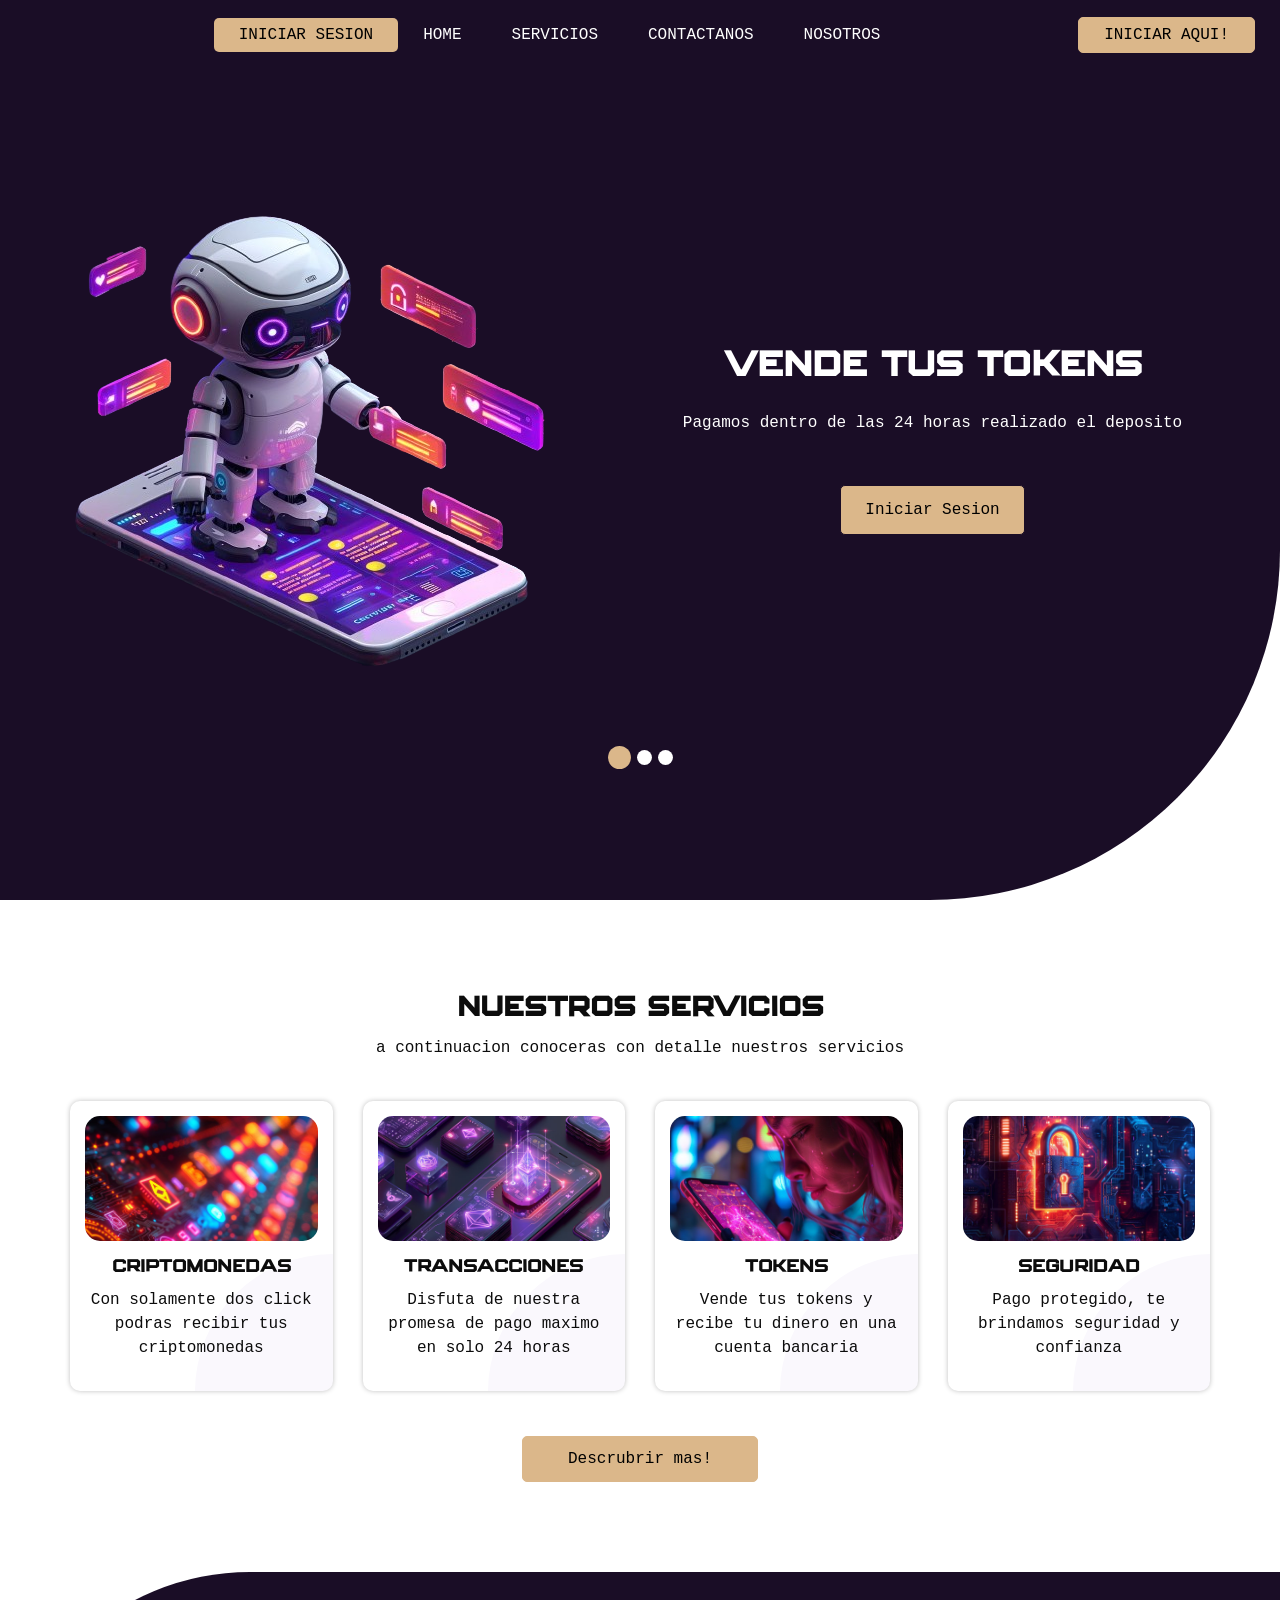
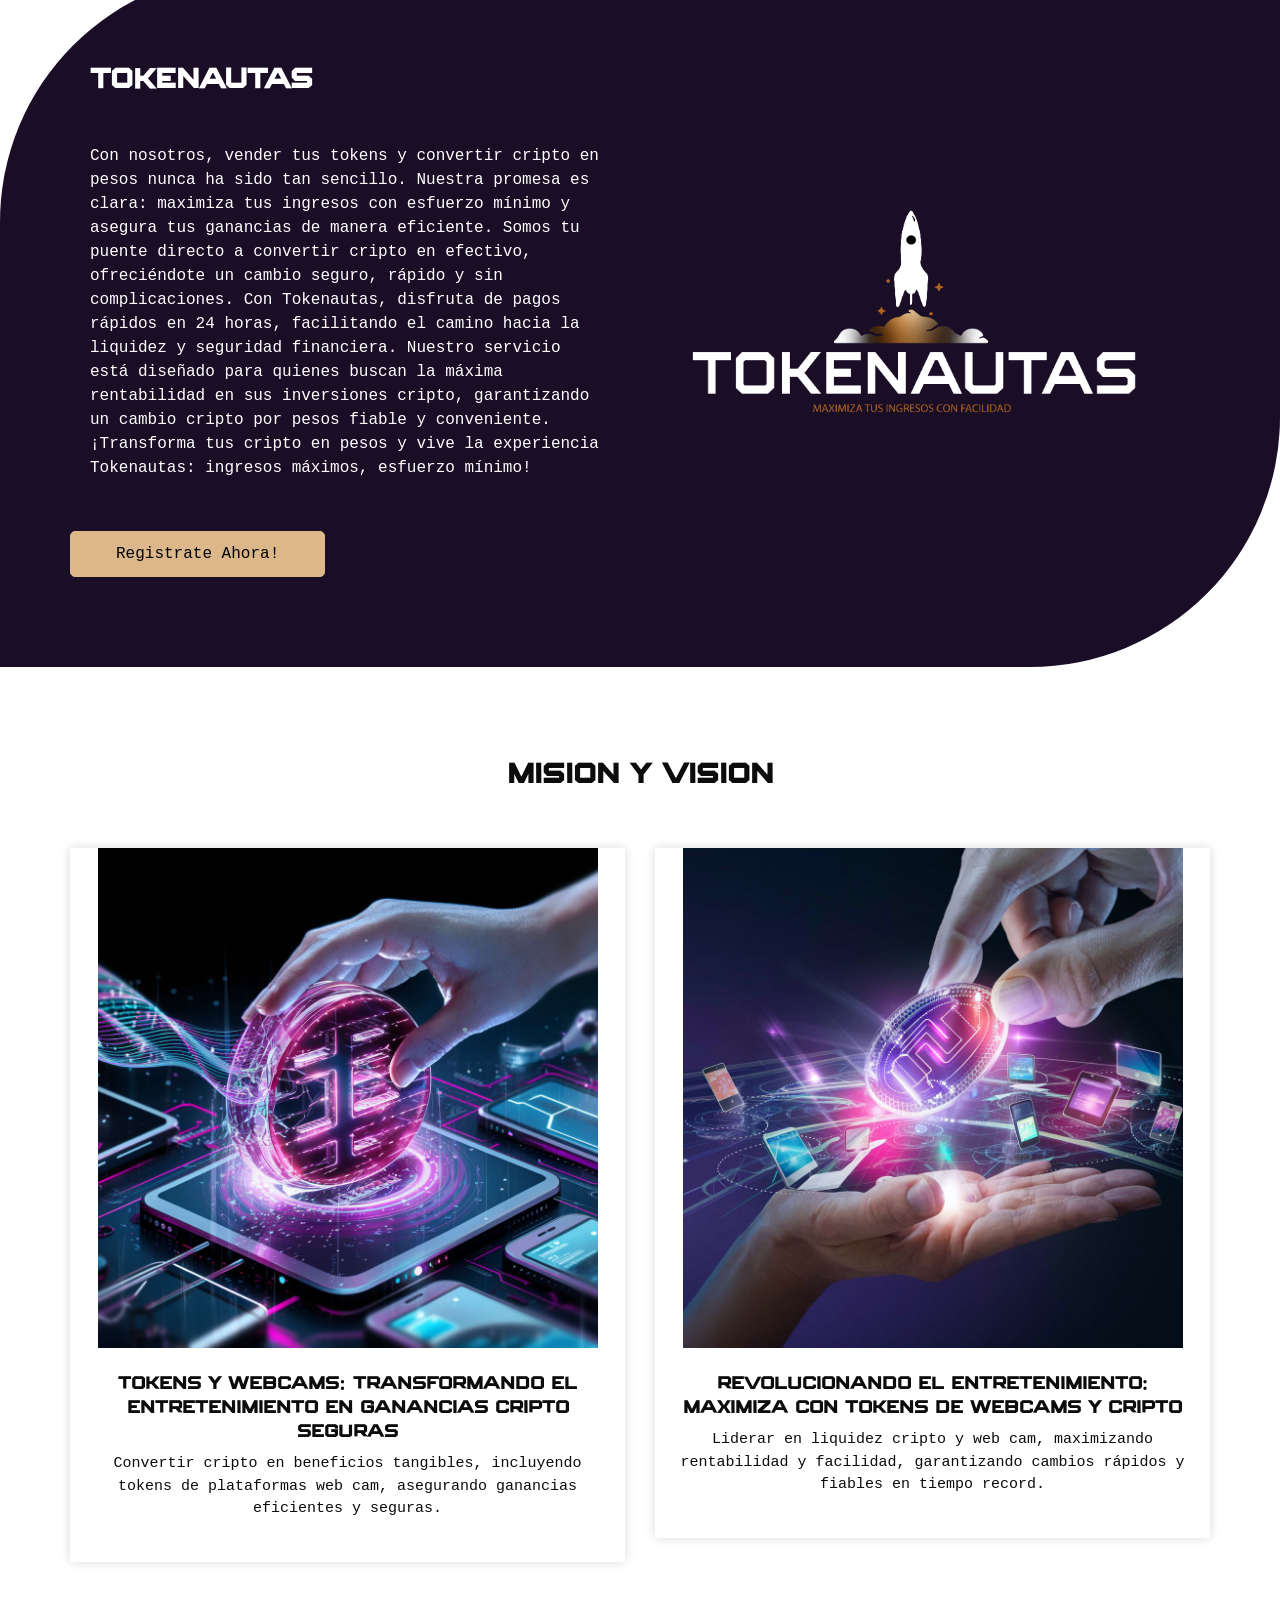
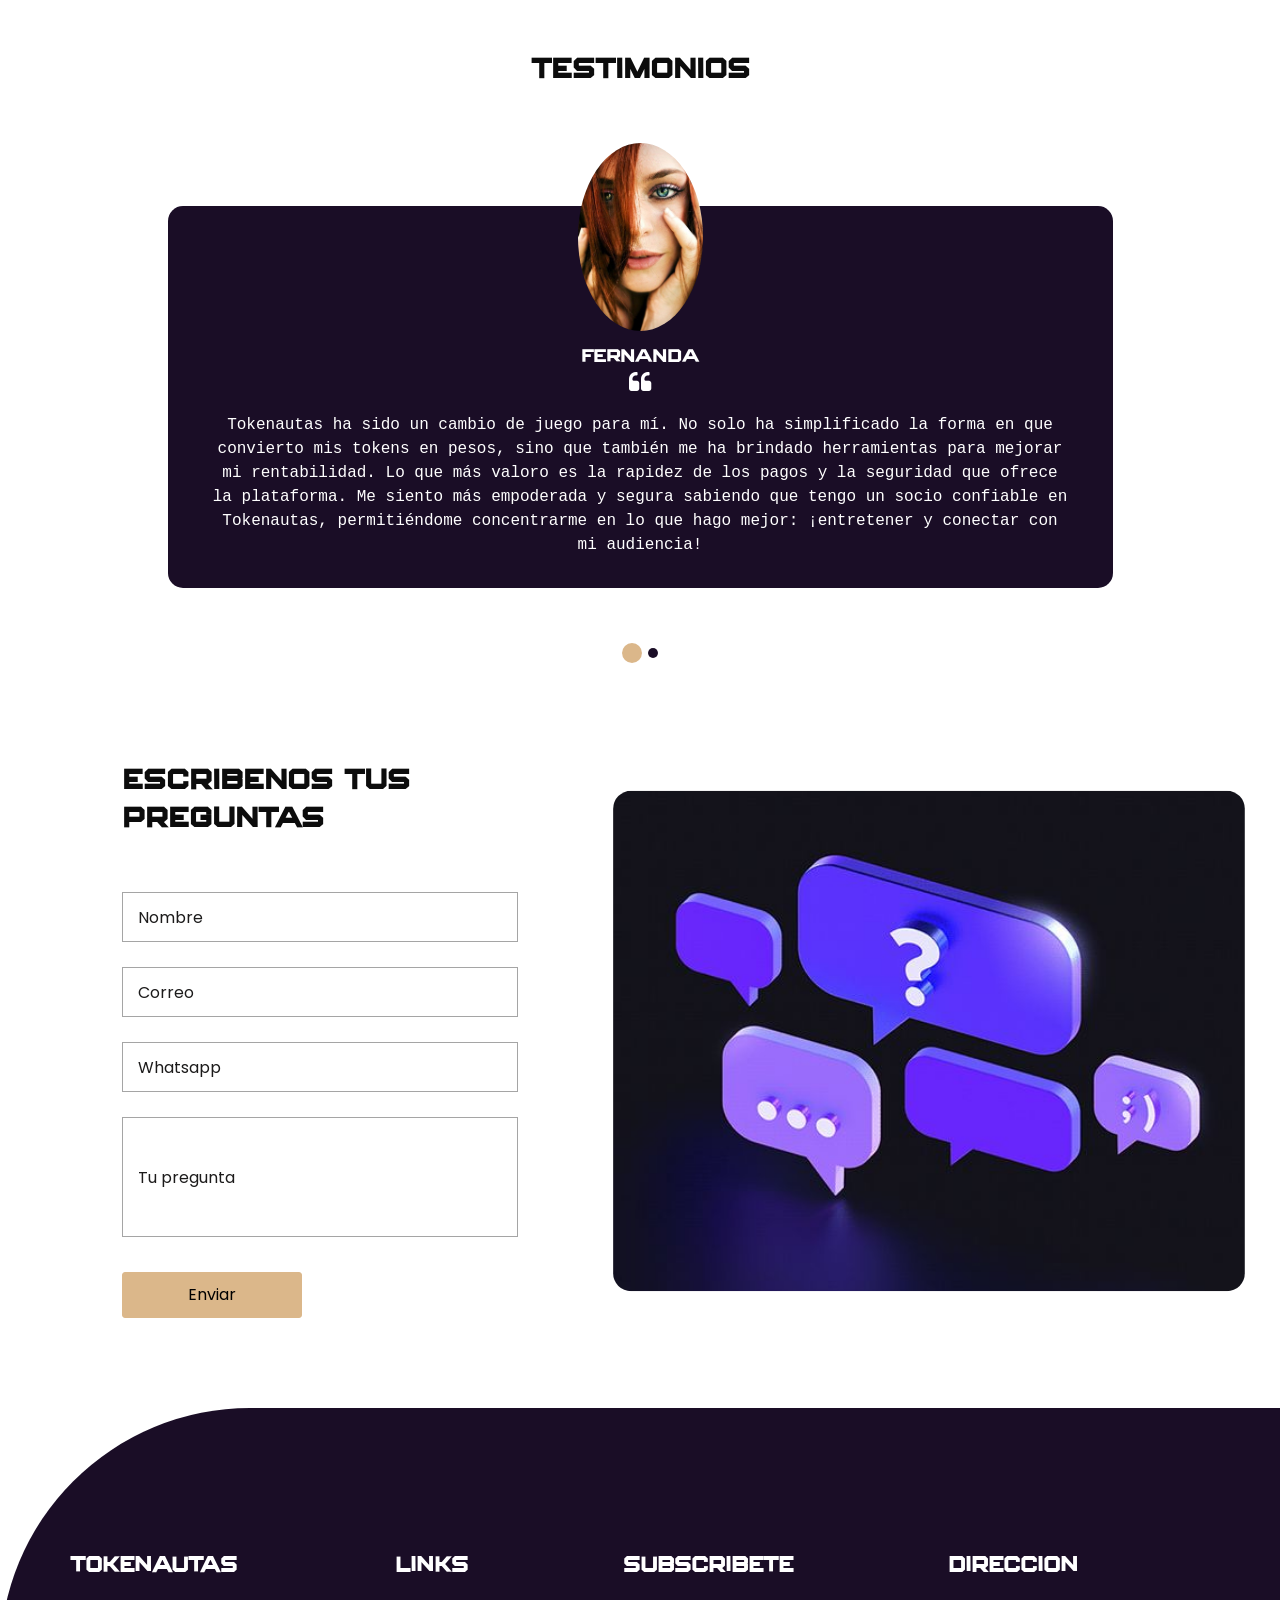
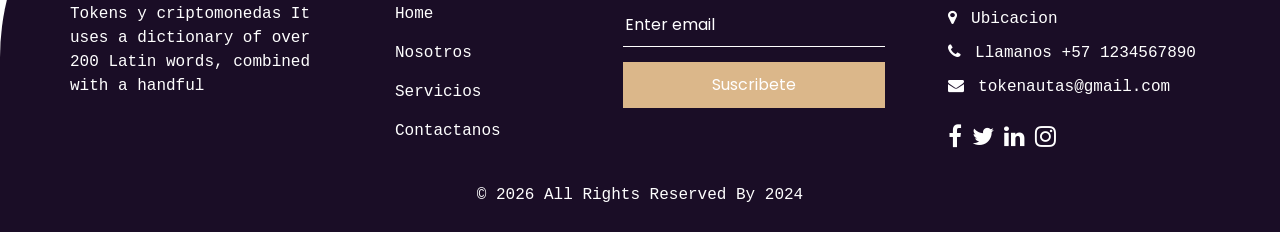
==== index.html @ 7ca06e9c "version estable dev 0.1 responsive tokenautas" ====
<!DOCTYPE html>
<html lang="en">

<head>
  <!-- Basic -->
  <meta charset="utf-8" />
  <meta http-equiv="X-UA-Compatible" content="IE=edge" />
  <!-- Mobile Metas -->
  <meta name="viewport" content="width=device-width, initial-scale=1, shrink-to-fit=no" />
  <!-- Site Metas -->
  <meta name="keywords" content="" />
  <meta name="description" content="" />
  <meta name="author" content="" />

  <title>Tokenautas</title>


  <!-- bootstrap core css -->
  <link rel="stylesheet" type="text/css" href="css/bootstrap.css" />

  <!-- font awesome style -->
  <link href="css/font-awesome.min.css" rel="stylesheet" />

  <!-- Custom styles for this template -->
  <link href="css/style.css" rel="stylesheet" />
  <!-- responsive style -->
  <link href="css/responsive.css" rel="stylesheet" />

</head>

<body>

  <div class="hero_area">
    <!-- header section strats -->
    <header class="header_section">
      <div class="container-fluid">
        <nav class="navbar navbar-expand-lg custom_nav-container ">
          <a class="navbar-brand" href="index.html">
           <img src="./tokenautasBlanco-02.png" width="220" alt="">
          </a>

          <button class="navbar-toggler" type="button" data-toggle="collapse" data-target="#navbarSupportedContent" aria-controls="navbarSupportedContent" aria-expanded="false" aria-label="Toggle navigation">
            <span class=""> </span>
          </button>

          <div class="collapse navbar-collapse" id="navbarSupportedContent">
            <ul class="navbar-nav  ">
              <li class="nav-item active">
                <a class="nav-link" href="#inicio">Iniciar Sesion <span class="sr-only">(current)</span></a>
              </li>
              <li class="nav-item">
                <a class="nav-link" href="#inicio">Home</a>
              </li>
              <li class="nav-item">
                <a class="nav-link" href="#serviciosTokenautas">Servicios</a>
              </li>
              <li class="nav-item">
                <a class="nav-link" href="#contactanosYa">Contactanos</a>
              </li>
              <li class="nav-item">
                <a class="nav-link" href="#nuestrosValores">Nosotros</a>
              </li>
            </ul>
            <div class="quote_btn-container" id="inicio">
              <a href="./Vistas/login.php" class="quote_btn" style="color: black !important;">
                Iniciar Aqui!
              </a>
            </div>
          </div>
        </nav>
      </div>
    </header>
    <!-- end header section -->
    <!-- slider section -->
    <section class="slider_section">
      <div id="customCarousel1" class="carousel slide" data-ride="carousel">
        <div class="carousel-inner">
          <div class="carousel-item active">
            <div class="container ">
              <div class="row">
                <div class="col-md-6">
                  <div class="img-box">
                    <img src="./sliderONe.png" alt="">
                  </div>
                  <style>
                    .img-box img {
                      width: 100%; /* Asegura que la imagen se ajuste al contenedor */
                      max-width: 500px; /* Máximo tamaño de la imagen */
                      height: auto; /* Mantiene la proporción de la imagen */
                    }
                  
                    /* Para dispositivos pequeños (menos de 768px) */
                    @media (max-width: 767px) {
                      .img-box img {
                        max-width: 100%; /* Permite que la imagen ocupe el 100% del contenedor */
                      }
                    }
                  </style>
                </div>
                <div class="col-md-6">
                  <div class="detail-box">
                    <h1>
                      Vende tus tokens
                    </h1>
                    <p>
                      Pagamos dentro de las 24 horas realizado el deposito
                    </p>
                    <div class="btn-box">
                      <a href="./Vistas/login.php" class="btn1" style="background-color: #DBB78A !important; color: black !important;">
                        Iniciar Sesion
                      </a>
                    </div>
                  </div>
                </div>
              </div>
            </div>
          </div>
          <div class="carousel-item ">
            <div class="container ">
              <div class="row">
                <div class="col-md-6">
                  <div class="img-box">
                    <img src="images/celular-removebg-preview.png" style="width: 600px;" alt="">
                  </div>
                </div>
                <div class="col-md-6">
                  <div class="detail-box">
                    <h1>
                      ¿Aun no estas registrado?
                    </h1>
                    <p>
                     Es facil, presiona el boton, solo debes indicar tu nombre de usuario y una contraseña
                    </p>
                    <div class="btn-box">
                      <a href="./Vistas/registro.php" class="btn1" style="background-color: #DBB78A !important; color: black !important;">
                        Registrarse!
                      </a>
                    </div>
                  </div>
                </div>
              </div>
            </div>
          </div>
          <div class="carousel-item ">
            <div class="container ">
              <div class="row">
                <div class="col-md-6">
                  <div class="img-box">
                    <img src="images/mano-removebg-preview.png" alt="">
                  </div>
                </div>
                <div class="col-md-6">
                  <div class="detail-box">
                    <h1>
                      Recibimos todos los tokens
                    </h1>
                    <p>
                      Chaturbate, bongacams, facil y rapido
                    </p>
                    <div class="btn-box">
                      <a href="./Vistas/login.php" class="btn1" style="background-color: #DBB78A !important; color: black !important;">
                         Iniciar Sesion!
                      </a>
                    </div>
                  </div>
                </div>
              </div>
            </div>
          </div>
        </div>
        <ol class="carousel-indicators">
          <li data-target="#customCarousel1" data-slide-to="0" class="active"></li>
          <li data-target="#customCarousel1" data-slide-to="1"></li>
          <li data-target="#customCarousel1" data-slide-to="2"></li>
        </ol>
      </div>

    </section>
    <!-- end slider section -->
  </div>

  <!-- service section -->
  <section class="service_section layout_padding">
    <div class="container">
      <div class="heading_container">
        <h2 id="serviciosTokenautas">
          Nuestros Servicios
        </h2>
        <p>
        a continuacion conoceras con detalle nuestros servicios
        </p>
      </div>
      <div class="row">
        <div class="col-md-6 col-lg-3">
          <div class="box">
            <div class="img-box" style="background: url(./images/compramosCriptos.jpeg); background-position: end; background-repeat: no-repeat; background-size: cover;">
              
            </div>
            <div class="detail-box">
              <h5>
              Criptomonedas
              </h5>
              <p>
            Con solamente dos click podras recibir tus criptomonedas 
              </p>
              <a href="#">
                <span>
                
                </span>
                <!-- <i class="fa fa-long-arrow-right" aria-hidden="true"></i>-->
              </a>
            </div>
          </div>
        </div>
        <div class="col-md-6 col-lg-3">
          <div class="box">
            <div class="img-box" style="background: url(./images/2da.jpeg); background-position: end; background-repeat: no-repeat; background-size: cover;">
              
            </div>
            <div class="detail-box">
              <h5>
               Transacciones
              </h5>
              <p>
                Disfuta de nuestra promesa de pago maximo en solo 24 horas
              </p>
              <a href="">
                <span>
                  
                </span>
                <!--<i class="fa fa-long-arrow-right" aria-hidden="true"></i>-->
              </a>
            </div>
          </div>
        </div>
        <div class="col-md-6 col-lg-3">
          <div class="box">
            <div class="img-box" style="background: url(./images/tokensWebcam.jpeg); background-position: end; background-repeat: no-repeat; background-size: cover;">
              
            </div>
            <div class="detail-box">
              <h5>
            Tokens
              </h5>
              <p>
                Vende tus tokens y recibe tu dinero en una cuenta bancaria
              </p>
              <a href="">
                <span >
                
                </span>
                 <!--  <i class="fa fa-long-arrow-right" aria-hidden="true"></i>-->
              </a>
              </a>
            </div>
          </div>
        </div>
        <div class="col-md-6 col-lg-3">
          <div class="box">
            <div class="img-box" style="background: url(./seguridad.jpeg); background-position: center; background-repeat: no-repeat; background-size: cover;">
              
            </div>
            <div class="detail-box">
              <h5>
                Seguridad
              </h5>
              <p>
                Pago protegido, te brindamos seguridad y confianza
              </p>
              <a href="">
                <span>
                
                </span>
                <!-- <i class="fa fa-long-arrow-right" aria-hidden="true"></i>-->
              </a>
            </div>
          </div>
        </div>
      </div>
      <div class="btn-box" >
        <a href="#mas" style="background-color: #DBB78A !important; color: black !important; border-color: #DBB78A;">
          Descrubrir mas!
        </a>
      </div>
    </div>
  </section>
  <!-- end service section -->

  <!-- about section -->

  <section class="about_section layout_padding">
    <div class="container  ">
      <div class="row">
        <div class="col-md-6">
          <div class="detail-box">
            <div class="heading_container">
              <h2 id="mas" style="font-family: 'Astronomus'; padding-left: 20px;">
                Tokenautas
              </h2>
            </div>
            <style>
              h1,h2,h3,h4,h5,h6{
                font-family: 'Astronomus' !important;
              }

              p,a{
                font-family: 'Courier New', Courier, monospace;
              }

              @font-face {
                font-family: 'Astronomus';
                src: url(./images/Astronomus.ttf);
              }
              .miparrafo{
               
                padding: 20px;
              
              }
            </style>
            <p class="miparrafo">
             Con nosotros, vender tus tokens y convertir cripto en pesos nunca ha sido tan sencillo. Nuestra promesa es clara: maximiza tus ingresos con esfuerzo mínimo y asegura tus ganancias de manera eficiente. Somos tu puente directo a convertir cripto en efectivo, ofreciéndote un cambio seguro, rápido y sin complicaciones. Con Tokenautas, disfruta de pagos rápidos en 24 horas, facilitando el camino hacia la liquidez y seguridad financiera. Nuestro servicio está diseñado para quienes buscan la máxima rentabilidad en sus inversiones cripto, garantizando un cambio cripto por pesos fiable y conveniente. ¡Transforma tus cripto en pesos y vive la experiencia Tokenautas: ingresos máximos, esfuerzo mínimo!
            </p>
            <a href="./Vistas/registro.php" style="background-color: #DBB78A !important; color: black !important; border-color: #DBB78A !important;">
              Registrate Ahora!
            </a>
          </div>
        </div>
        <div class="col-md-6 ">
          <div class="img-box">
            <img src="images/tokenautasBlanco-02.png" alt="">
          </div>
        </div>

      </div>
    </div>
  </section>

  <!-- end about section -->

  <!-- case section -->

  <section class="case_section layout_padding">
    <div class="container">
      <div class="heading_container">
        <h2 id="nuestrosValores">
Mision y Vision
        </h2>
      </div>
      <div class="row">
        <div class="col-md-6">
          <div class="box">
            <div class="img-box">
              <img src="images/misioon.jpeg" alt="">
            </div>
            <div class="detail-box">
              <h5>
                Tokens y Webcams: Transformando el Entretenimiento en Ganancias Cripto Seguras
              </h5>
              <p>
                Convertir cripto en beneficios tangibles, incluyendo tokens de plataformas web cam, asegurando ganancias eficientes y seguras.
              </p>
            <!--  <a href="">
                <span>
                  Read More
                </span>
                <i class="fa fa-long-arrow-right" aria-hidden="true"></i>
              </a>-->
            </div>
          </div>
        </div>
        <div class="col-md-6">
          <div class="box">
            <div class="img-box">
              <img src="images/vision.jpeg" alt="">
            </div>
            <div class="detail-box">
              <h5>
                Revolucionando el entretenimiento: Maximiza con Tokens de Webcams y Cripto
              </h5>
              <p>
                Liderar en liquidez cripto y web cam, maximizando rentabilidad y facilidad, garantizando cambios rápidos y fiables en tiempo record.
              </p>
               <!--  <a href="">
                <span>
                  Leer mas
                </span>
                <i class="fa fa-long-arrow-right" aria-hidden="true"></i>
              </a>-->
            </div>
          </div>
        </div>
      </div>
    </div>
  </section>

  <!-- end case section -->

  <!-- client section -->
  <section class="client_section ">
    <div class="container">
      <div class="heading_container heading_center">
        <h2>
          Testimonios
        </h2>
      </div>
    </div>
    <div id="customCarousel2" class="carousel slide" data-ride="carousel">
      <div class="carousel-inner">
        <div class="carousel-item active">
          <div class="container">
            <div class="row">
              <div class="col-md-10 mx-auto">
                <div class="box">
                  <div class="img-box">
                    <img src="images/reddddddddddd.jpg" alt="">
                  </div>
                  <div class="detail-box" style="padding-top: 140px;">
                    <div class="client_info">
                      <div class="client_name">
                        <h5>
                          Fernanda
                        </h5>
                        <h6>
                        
                        </h6>
                      </div>
                      <i class="fa fa-quote-left" aria-hidden="true"></i>
                    </div>
                    <p>
                      Tokenautas ha sido un cambio de juego para mí. No solo ha simplificado la forma en que convierto mis tokens en pesos, sino que también me ha brindado herramientas para mejorar mi rentabilidad. Lo que más valoro es la rapidez de los pagos y la seguridad que ofrece la plataforma. Me siento más empoderada y segura sabiendo que tengo un socio confiable en Tokenautas, permitiéndome concentrarme en lo que hago mejor: ¡entretener y conectar con mi audiencia!
                    </p>
                  </div>
                </div>
              </div>
            </div>
          </div>
        </div>
        <div class="carousel-item">
          <div class="container">
            <div class="row">
              <div class="col-md-10 mx-auto">
                <div class="box">
                  <div class="img-box">
                    <img src="images/2doTestimonio.jpg" alt="">
                  </div>
                  <div class="detail-box" style="padding-top: 140px;">
                    <div class="client_info">
                      <div class="client_name">
                        <h5>
                          Anais 
                        </h5>
                        <h6>
                       
                        </h6>
                      </div>
                      <i class="fa fa-quote-left" aria-hidden="true"></i>
                    </div>
                    <p>
                      Desde que empecé a usar Tokenautas, he visto una transformación increíble en mi carrera como modelo webcam. Antes, gestionar mis ingresos era complicado y lento, pero ahora, convertir mis tokens en efectivo es rápido y seguro. La plataforma me ha permitido maximizar mis ganancias sin aumentar mi carga de trabajo, ofreciéndome paz mental y estabilidad financiera. ¡Tokenautas realmente entiende y apoya nuestras necesidades como modelos!
                    </p>
                  </div>
                </div>
              </div>
            </div>
          </div>
        </div>
    
      </div>
      <ol class="carousel-indicators">
        <li data-target="#customCarousel2" data-slide-to="0" class="active"></li>
        <li data-target="#customCarousel2" data-slide-to="1"></li>
     
      </ol>
    </div>
  </section>
  <!-- end client section -->



  <!-- contact section -->

  <section class="contact_section layout_padding">
    <div class="container-fluid">
      <div class="row">
        <div class="col-md-5 col-lg-4 offset-md-1">
          <div class="form_container">
            <div class="heading_container">
              <h2 id="contactanosYa">
               Escribenos tus preguntas
              </h2>
            </div>
            <form action="">
              <div>
                <input type="text" placeholder="Nombre" />
              </div>
              <div>
                <input type="email" placeholder="Correo" />
              </div>
              <div>
                <input type="text" placeholder="Whatsapp" />
              </div>
              <div>
                <input type="text" class="message-box" placeholder="Tu pregunta" />
              </div>
              <div class="d-flex ">
                <button style="background-color: #DBB78A !important; color: black !important; border-color: #DBB78A !important;">
                  Enviar
                </button>
              </div>
            </form>
          </div>
        </div>
        <div class="col-md-6 col-lg-7 px-0">
          <div class="map_container">
            <div class="map" style="background: url(./images/preguntas.jpeg); background-repeat: no-repeat; background-size: cover; background-position: center; border-radius: 20px; transform: scale(0.9);">
              
            </div>
          </div>
        </div>
      </div>
    </div>
  </section>

  <!-- end contact section -->

  <div class="footer_container">
    <!-- info section -->

    <section class="info_section ">
      <div class="container">
        <div class="row">
          <div class="col-md-6 col-lg-3 ">
            <div class="info_detail">
              <h4>
                Tokenautas
              </h4>
              <p>
                Tokens y criptomonedas It uses a dictionary of over 200 Latin words, combined with a handful
              </p>
            </div>
          </div>
          <div class="col-md-6 col-lg-2 mx-auto">
            <div class="info_link_box">
              <h4>
                Links
              </h4>
              <div class="info_links">
                <a class="" href="index.html">
                  Home
                </a>
                <a class="" href="about.html">
                  Nosotros
                </a>
                <a class="" href="service.html">
                  Servicios
                </a>
                <a class="" href="contact.html">
                  Contactanos
                </a>
              </div>
            </div>
          </div>
          <div class="col-md-6 col-lg-3 ">
            <h4>
              Subscribete
            </h4>
            <form action="#">
              <input type="text" placeholder="Enter email" />
              <button type="submit">
                Suscribete
              </button>
            </form>
          </div>
          <div class="col-md-6 col-lg-3 mb-0 ml-auto">
            <div class="info_contact">
              <h4>
                Direccion
              </h4>
              <div class="contact_link_box">
                <a href="">
                  <i class="fa fa-map-marker" aria-hidden="true"></i>
                  <span>
                    Ubicacion
                  </span>
                </a>
                <a href="">
                  <i class="fa fa-phone" aria-hidden="true"></i>
                  <span>
                    Llamanos +57 1234567890
                  </span>
                </a>
                <a href="">
                  <i class="fa fa-envelope" aria-hidden="true"></i>
                  <span>
                    tokenautas@gmail.com
                  </span>
                </a>
              </div>
            </div>
            <div class="info_social">
              <a href="">
                <i class="fa fa-facebook" aria-hidden="true"></i>
              </a>
              <a href="">
                <i class="fa fa-twitter" aria-hidden="true"></i>
              </a>
              <a href="">
                <i class="fa fa-linkedin" aria-hidden="true"></i>
              </a>
              <a href="">
                <i class="fa fa-instagram" aria-hidden="true"></i>
              </a>
            </div>
          </div>
        </div>
      </div>
    </section>

    <!-- end info section -->

    <!-- footer section -->
    <footer class="footer_section">
      <div class="container">
        <p>
          &copy; <span id="displayYear"></span> All Rights Reserved By
          <a href="">2024</a>
        </p>
      </div>
    </footer>
    <!-- footer section -->
  </div>





  <!-- jQery -->
  <script src="js/jquery-3.4.1.min.js"></script>
  <!-- popper js -->
  <script src="https://cdn.jsdelivr.net/npm/popper.js@1.16.0/dist/umd/popper.min.js" integrity="sha384-Q6E9RHvbIyZFJoft+2mJbHaEWldlvI9IOYy5n3zV9zzTtmI3UksdQRVvoxMfooAo" crossorigin="anonymous">
  </script>
  <!-- bootstrap js -->
  <script src="js/bootstrap.js"></script>
  <script src="js/custom.js"></script>
  <!-- Google Map -->
  <script src="https://maps.googleapis.com/maps/api/js?key=AIzaSyCh39n5U-4IoWpsVGUHWdqB6puEkhRLdmI&callback=myMap"></script>
  <!-- End Google Map -->

</body>

</html>
---- css/style.css ----
@import url("https://fonts.googleapis.com/css2?family=Poppins:wght@400;600;700&display=swap");
body {
  font-family: "Poppins", sans-serif;
  color: #0c0c0c;
  background-color: #ffffff;
  overflow-x: hidden;
}

.layout_padding {
  padding: 90px 0;
}

.layout_margin {
  margin: 90px 0;
}

.layout_padding2 {
  padding: 75px 0;
}

.layout_padding2-top {
  padding-top: 75px;
}

.layout_padding2-bottom {
  padding-bottom: 75px;
}

.layout_padding-top {
  padding-top: 90px;
}

.layout_padding-bottom {
  padding-bottom: 90px;
}

.heading_container {
  display: -webkit-box;
  display: -ms-flexbox;
  display: flex;
  -webkit-box-orient: vertical;
  -webkit-box-direction: normal;
      -ms-flex-direction: column;
          flex-direction: column;
  -webkit-box-align: start;
      -ms-flex-align: start;
          align-items: flex-start;
}

.heading_container h2 {
  position: relative;
  font-weight: bold;
}

.heading_container h2 span {
  color: hsl(270, 50%, 10%);
}

.heading_container.heading_center {
  -webkit-box-align: center;
      -ms-flex-align: center;
          align-items: center;
  text-align: center;
}

a,
a:hover,
a:focus {
  text-decoration: none;
}

a:hover,
a:focus {
  color: initial;
}

.btn,
.btn:focus {
  outline: none !important;
  -webkit-box-shadow: none;
          box-shadow: none;
}

/*header section*/
.hero_area {
  position: relative;
  min-height: 100vh;
  display: -webkit-box;
  display: -ms-flexbox;
  display: flex;
  -webkit-box-orient: vertical;
  -webkit-box-direction: normal;
      -ms-flex-direction: column;
          flex-direction: column;
  background-color: hsl(270, 50%, 10%);
  border-radius: 0 0 350px 0;
}

.sub_page .hero_area {
  min-height: auto;
  border-radius: 0 0 45px 0;
}

.header_section {
  padding: 15px 0;
}

.header_section .container-fluid {
  padding-right: 25px;
  padding-left: 25px;
}

.navbar-brand span {
  font-weight: bold;
  color: #ffffff;
  font-size: 24px;
}

.custom_nav-container {
  padding: 0;
}

.custom_nav-container .navbar-nav {
  margin: auto;
}

.custom_nav-container .navbar-nav .nav-item .nav-link {
  padding: 5px 25px;
  color: #ffffff;
  text-align: center;
  text-transform: uppercase;
  border-radius: 5px;
  -webkit-transition: all 0.3s;
  transition: all 0.3s;
}

.custom_nav-container .navbar-nav .nav-item:hover .nav-link, .custom_nav-container .navbar-nav .nav-item.active .nav-link {
  color: #000000;
  background-color:#DBB78A;
}

.custom_nav-container .navbar-toggler {
  outline: none;
}

.custom_nav-container .navbar-toggler {
  padding: 0;
  width: 37px;
  height: 42px;
  -webkit-transition: all 0.3s;
  transition: all 0.3s;
}

.custom_nav-container .navbar-toggler span {
  display: block;
  width: 35px;
  height: 4px;
  background-color: #ffffff;
  margin: 7px 0;
  -webkit-transition: all 0.3s;
  transition: all 0.3s;
  position: relative;
  border-radius: 5px;
  transition: all 0.3s;
}

.custom_nav-container .navbar-toggler span::before, .custom_nav-container .navbar-toggler span::after {
  content: "";
  position:absolute;
  left: 0;
  height: 100%;
  width: 100%;
  background-color: #ffffff;
  top: -10px;
  border-radius: 5px;
  -webkit-transition: all 0.3s;
  transition: all 0.3s;
}

.custom_nav-container .navbar-toggler span::after {
  top: 10px;
}

.custom_nav-container .navbar-toggler[aria-expanded="true"] {
  -webkit-transform: rotate(360deg);
          transform: rotate(360deg);
}

.custom_nav-container .navbar-toggler[aria-expanded="true"] span {
  -webkit-transform: rotate(45deg);
          transform: rotate(45deg);
}

.custom_nav-container .navbar-toggler[aria-expanded="true"] span::before, .custom_nav-container .navbar-toggler[aria-expanded="true"] span::after {
  -webkit-transform: rotate(90deg);
          transform: rotate(90deg);
  top: 0;
}

.custom_nav-container .navbar-toggler[aria-expanded="true"] .s-1 {
  -webkit-transform: rotate(45deg);
          transform: rotate(45deg);
  margin: 0;
  margin-bottom: -4px;
}

.custom_nav-container .navbar-toggler[aria-expanded="true"] .s-2 {
  display: none;
}

.custom_nav-container .navbar-toggler[aria-expanded="true"] .s-3 {
  -webkit-transform: rotate(-45deg);
          transform: rotate(-45deg);
  margin: 0;
  margin-top: -4px;
}

.custom_nav-container .navbar-toggler[aria-expanded="false"] .s-1,
.custom_nav-container .navbar-toggler[aria-expanded="false"] .s-2,
.custom_nav-container .navbar-toggler[aria-expanded="false"] .s-3 {
  -webkit-transform: none;
          transform: none;
}

.quote_btn-container {
  display: -webkit-box;
  display: -ms-flexbox;
  display: flex;
  -webkit-box-align: center;
      -ms-flex-align: center;
          align-items: center;
}

.quote_btn-container a {
  color: #000000;
  text-transform: uppercase;
}

.quote_btn-container a span {
  margin-left: 5px;
}

.quote_btn-container a:hover {
  color: #DBB78A;
}

.quote_btn-container .quote_btn {
  display: inline-block;
  padding: 5px 25px;
  background-color: #DBB78A;
  color: #ffffff;
  border-radius: 5px;
  -webkit-transition: all 0.3s;
  transition: all 0.3s;
  border: 1px solid #DBB78A;
}

.quote_btn-container .quote_btn:hover {
  color: #ffffff;
  -webkit-transform: translateY(-3px);
          transform: translateY(-3px);
}

/*end header section*/
/* slider section */
.slider_section {
  -webkit-box-flex: 1;
      -ms-flex: 1;
          flex: 1;
  display: -webkit-box;
  display: -ms-flexbox;
  display: flex;
  -webkit-box-align: center;
      -ms-flex-align: center;
          align-items: center;
  padding: 45px 0;
}

.slider_section .row {
  -webkit-box-align: center;
      -ms-flex-align: center;
          align-items: center;
}

.slider_section #customCarousel1 {
  width: 100%;
  position: unset;
}

.slider_section .detail-box {
  text-align: center;
  color: #ffffff;
}

.slider_section .detail-box h1 {
  font-weight: bold;
  margin-bottom: 20px;
}

.slider_section .detail-box .btn-box {
  display: -webkit-box;
  display: -ms-flexbox;
  display: flex;
  -webkit-box-pack: center;
      -ms-flex-pack: center;
          justify-content: center;
  margin: 0 -5px;
  margin-top: 45px;
}

.slider_section .detail-box .btn-box a {
  margin: 5px;
  text-align: center;
  width: 185px;
}

.slider_section .detail-box .btn-box .btn1 {
  display: inline-block;
  padding: 12px 15px;
  background-color: hsl(270, 50%, 10%);
  color: #ffffff;
  border-radius: 5px;
  -webkit-transition: all 0.3s;
  transition: all 0.3s;
  border: 1px solid hsl(270, 50%, 10%);
}

.slider_section .detail-box .btn-box .btn1:hover {
  color: #ffffff;
  -webkit-transform: translateY(-3px);
          transform: translateY(-3px);
}

.slider_section .img-box img {
  width: 100%;
}

.slider_section .carousel-indicators {
  position: unset;
  margin: 0;
  -webkit-box-pack: center;
      -ms-flex-pack: center;
          justify-content: center;
  -webkit-box-align: center;
      -ms-flex-align: center;
          align-items: center;
  margin-top: 45px;
}

.slider_section .carousel-indicators li {
  background-color: #ffffff;
  width: 15px;
  height: 15px;
  border-radius: 100%;
  opacity: 1;
}

.slider_section .carousel-indicators li.active {
  width: 23px;
  height: 23px;
  background-color: #DBB78A;
}

/* Continúa cambiando #7335b7 por hsl(270, 50%, 10%) donde sea necesario en el resto del documento */
/* Continuación después de .slider_section .carousel-indicators li.active */

.service_section {
  text-align: center;
}

.service_section .heading_container {
  -webkit-box-align: center;
      -ms-flex-align: center;
          align-items: center;
}

.service_section .box {
  margin-top: 25px;
  padding: 15px;
  border-radius: 10px;
  -webkit-box-shadow: 0 0 5px 0 rgba(0, 0, 0, 0.25);
          box-shadow: 0 0 5px 0 rgba(0, 0, 0, 0.25);
  position: relative;
  overflow: hidden;
  -webkit-transition: all 0.3s;
  transition: all 0.3s;
}

.service_section .box::before {
  content: "";
  width: 275px;
  height: 275px;
  position: absolute;
  right: -137.5px;
  bottom: -137.5px;
  background-color: #faf8fd;
  z-index: -1;
  border-radius: 100%;
  -webkit-transition: all 0.3s;
  transition: all 0.3s;
}

.service_section .box .img-box {
  display: -webkit-box;
  display: -ms-flexbox;
  display: flex;
  -webkit-box-pack: center;
      -ms-flex-pack: center;
          justify-content: center;
  -webkit-box-align: center;
      -ms-flex-align: center;
          align-items: center;
  height: 125px;
  border-radius: 15px;
  -webkit-transition: all 0.3s;
  transition: all 0.3s;
}

.service_section .box .img-box img {
  width: 75px;
  -webkit-transition: all 0.3s;
  transition: all 0.3s;
}

.service_section .box .detail-box {
  margin-top: 15px;
}

.service_section .box .detail-box h5 {
  font-weight: bold;
  position: relative;
}

.service_section .box .detail-box a {
  color: inherit;
}

.service_section .box:hover {
  color: #ffffff;
}

.service_section .box:hover::before {
  -webkit-transform: scale(5);
          transform: scale(5);
  background-color: hsl(270, 50%, 10%);
}

.service_section .box:hover img {
  -webkit-filter: invert(1);
          filter: invert(1);
}

.service_section .btn-box {
  display: -webkit-box;
  display: -ms-flexbox;
  display: flex;
  -webkit-box-pack: center;
      -ms-flex-pack: center;
          justify-content: center;
  margin-top: 45px;
}

.service_section .btn-box a {
  display: inline-block;
  padding: 10px 45px;
  background-color: hsl(270, 50%, 10%);
  color: #ffffff;
  border-radius: 5px;
  -webkit-transition: all 0.3s;
  transition: all 0.3s;
  border: 1px solid hsl(270, 50%, 10%);
}

.service_section .btn-box a:hover {
  color: #ffffff;
  -webkit-transform: translateY(-3px);
          transform: translateY(-3px);
}

.about_section {
  background-color: hsl(270, 50%, 10%);
  color: #ffffff;
  border-radius: 250px 0 250px 0;
}

.about_section .row {
  -webkit-box-align: center;
      -ms-flex-align: center;
          align-items: center;
}

.about_section .img-box {
  position: relative;
}

.about_section .img-box img {
  width: 100%;
}

.about_section .detail-box p {
  margin-top: 15px;
}

.about_section .detail-box a {
  display: inline-block;
  padding: 10px 45px;
  background-color: #f8842b;
  color: #ffffff;
  border-radius: 5px;
  -webkit-transition: all 0.3s;
  transition: all 0.3s;
  border: 1px solid #f8842b;
  margin-top: 15px;
}

.about_section .detail-box a:hover {
  color: #ffffff;
  -webkit-transform: translateY(-3px);
          transform: translateY(-3px);
}

/* Continúa cambiando #7335b7 por hsl(270, 50%, 10%) donde sea necesario en el resto del documento */
.case_section .heading_container {
  -webkit-box-align: center;
      -ms-flex-align: center;
          align-items: center;
}

.case_section .heading_container h2::before {
  left: 50%;
  -webkit-transform: translateX(-50%);
          transform: translateX(-50%);
}

.case_section .box {
  margin-top: 45px;
  background-color: #ffffff;
  -webkit-box-shadow: 0 0 10px 0 rgba(0, 0, 0, 0.15);
          box-shadow: 0 0 10px 0 rgba(0, 0, 0, 0.15);
  text-align: center;
}

.case_section .box .img-box {
  position: relative;
}

.case_section .box .img-box img {
  width: 100%;
}

.case_section .box .detail-box {
  padding: 25px;
}

.case_section .box .detail-box h5 {
  font-weight: bold;
}

.case_section .box .detail-box p {
  font-size: 15px;
}

.case_section .box .detail-box a {
  color: hsl(270, 50%, 10%);
}

.client_section .box {
  display: -webkit-box;
  display: -ms-flexbox;
  display: flex;
  -webkit-box-orient: vertical;
  -webkit-box-direction: normal;
      -ms-flex-direction: column;
          flex-direction: column;
  -webkit-box-align: center;
      -ms-flex-align: center;
          align-items: center;
  margin: 45px 0;
  text-align: center;
}

.client_section .box .img-box {
  width: 125px;
  height: 125px;
  min-width: 125px;
  position: relative;
  margin-bottom: -62.5px;
}

.client_section .box .img-box img {
  width: 100%;
  border-radius: 100%;
}

.client_section .box .client_info .client_name h5 {
  font-weight: bold;
  margin-bottom: 0;
  text-transform: uppercase;
}

.client_section .box .client_info .client_name h6 {
  margin-bottom: 0;
  color: hsl(270, 50%, 10%);
  font-weight: normal;
  font-size: 15px;
  text-transform: uppercase;
}

.client_section .box .client_info i {
  font-size: 24px;
}

.client_section .box p {
  margin-top: 15px;
}

.client_section .box .detail-box {
  background-color: #ffffff;
  background-color: hsl(270, 50%, 10%);
  color: #ffffff;
  border-radius: 15px;
  padding: 85px 45px 15px 45px;
}

.client_section .carousel-indicators {
  position: unset;
  margin: 0;
  -webkit-box-pack: center;
      -ms-flex-pack: center;
          justify-content: center;
  -webkit-box-align: center;
      -ms-flex-align: center;
          align-items: center;
}

.client_section .carousel-indicators li {
  background-color: hsl(270, 50%, 10%);
  width: 10px;
  height: 10px;
  border-radius: 100%;
  opacity: 1;
}

.client_section .carousel-indicators li.active {
  width: 20px;
  height: 20px;
  background-color: #DBB78A;
}

.contact_section {
  position: relative;
}

.contact_section form {
  margin-top: 45px;
}

.contact_section input {
  width: 100%;
  border: none;
  height: 50px;
  margin-bottom: 25px;
  padding-left: 15px;
  background-color: transparent;
  outline: none;
  color: #000000;
  border: 1px solid #a5a5a5;
}

.contact_section input::-webkit-input-placeholder {
  color: #1c1b1b;
}

.contact_section input:-ms-input-placeholder {
  color: #1c1b1b;
}

.contact_section input::-ms-input-placeholder {
  color: #1c1b1b;
}

.contact_section input::placeholder {
  color: #1c1b1b;
}

.contact_section input.message-box {
  height: 120px;
}

.contact_section button {
  font-family: "Poppins", sans-serif;
  display: inline-block;
  padding: 10px 65px;
  background-color: hsl(270, 50%, 10%);
  color: #ffffff;
  border-radius: 3px;
  -webkit-transition: all 0.3s;
  transition: all 0.3s;
  border: 1px solid hsl(270, 50%, 10%);
  color: #fff;
  margin-top: 10px;
}

.contact_section button:hover {
  color: #ffffff;
  -webkit-transform: translateY(-3px);
          transform: translateY(-3px);
}

.contact_section .map_container {
  height: 100%;
  min-height: 325px;
  overflow: hidden;
  margin-left: 45px;
}

.contact_section .map_container .map {
  height: 100%;
}

.contact_section .map_container .map #googleMap {
  height: 100%;
}

.footer_container {
  background-color: hsl(270, 50%, 10%);
  color: #ffffff;
  border-radius: 350px 0 0 0;
  padding-top: 145px;
}

/* info section */
.info_section h4 {
  font-weight: 600;
  margin-bottom: 20px;
}

.info_section .info_contact .contact_link_box {
  display: -webkit-box;
  display: -ms-flexbox;
  display: flex;
  -webkit-box-orient: vertical;
  -webkit-box-direction: normal;
      -ms-flex-direction: column;
          flex-direction: column;
}

.info_section .info_contact .contact_link_box a {
  margin: 5px 0;
  color: #ffffff;
  
}

.info_section .info_contact .contact_link_box a i {
  margin-right: 5px;
}

.info_section .info_contact .contact_link_box a:hover {
  color: #DBB78A;
}

.info_section .info_social {
  display: -webkit-box;
  display: -ms-flexbox;
  display: flex;
  margin-top: 20px;
}

.info_section .info_social a {
  display: -webkit-box;
  display: -ms-flexbox;
  display: flex;
  -webkit-box-pack: center;
      -ms-flex-pack: center;
          justify-content: center;
  -webkit-box-align: center;
      -ms-flex-align: center;
          align-items: center;
  color: #ffffff;
  border-radius: 100%;
  margin-right: 10px;
  font-size: 24px;
}

.info_section .info_social a:hover {
  color: #DBB78A;
}

.info_section .info_links {
  display: -webkit-box;
  display: -ms-flexbox;
  display: flex;
  -webkit-box-orient: vertical;
  -webkit-box-direction: normal;
      -ms-flex-direction: column;
          flex-direction: column;
  -ms-flex-wrap: wrap;
      flex-wrap: wrap;
}

.info_section .info_links a {
  display: -webkit-box;
  display: -ms-flexbox;
  display: flex;
  -webkit-box-align: center;
      -ms-flex-align: center;
          align-items: center;
  margin-bottom: 15px;
  color: #ffffff;
}

.info_section .info_links a:hover {
  color: #DBB78A;
}

.info_section form input {
  border: none;
  border-bottom: 1px solid #ffffff;
  background-color: transparent;
  width: 100%;
  height: 45px;
  color: #ffffff;
  outline: none;
}

.info_section form input::-webkit-input-placeholder {
  color: #ffffff;
}

.info_section form input:-ms-input-placeholder {
  color: #ffffff;
}

.info_section form input::-ms-input-placeholder {
  color: #ffffff;
}

.info_section form input::placeholder {
  color: #ffffff;
}

.info_section form button {
  width: 100%;
  text-align: center;
  display: inline-block;
  padding: 10px 55px;
  background-color: #DBB78A;
  color: #ffffff;
  border-radius: 0;
  -webkit-transition: all 0.3s;
  transition: all 0.3s;
  border: 1px solid #DBB78A;
  margin-top: 15px;
}

.info_section form button:hover {
  color: #ffffff;
  -webkit-transform: translateY(-3px);
          transform: translateY(-3px);
}

/* end info section */
/* footer section*/
.footer_section {
  position: relative;
  text-align: center;
}

.footer_section p {
  padding: 25px 0;
  margin: 0;
}

.footer_section p a {
  color: inherit;
}
/*# sourceMappingURL=style.css.map */
---- css/responsive.css ----
@media (max-width: 1300px) {
  .footer_container {
    border-radius: 250px 0 0 0;
  }
}

@media (max-width: 1120px) {}

@media (max-width: 992px) {
  .hero_area {
    height: auto;
  }

  .quote_btn-container {
    display: none;
  }

  .custom_nav-container .navbar-nav {
    margin: 0;
    margin-left: auto;
    align-items: center;
  }

  .custom_nav-container .navbar-nav {
    padding-top: 15px;
  }


  .custom_nav-container .navbar-nav .nav-item .nav-link {
    padding: 5px 25px;
    margin: 5px 0;
  }

  .slider_section {
    padding: 75px 0;
  }

  .contact_section .img-box {
    margin-top: 45px;
  }

  .info_section .row>div:nth-child(1) {
    margin-bottom: 25px;
  }

  .info_section .row>div:nth-child(2) {
    margin-bottom: 25px;
  }
}

@media (max-width: 768px) {
  .hero_area {
    border-radius: 0 0 250px 0;
  }

  .slider_section .detail-box {
    margin-top: 45px;
  }

  .about_section {
    border-radius: 150px 0 150px 0;
  }

  .about_section .img-box {
    margin-top: 45px;
  }

  .contact_section .row {
    flex-direction: column-reverse;
  }

  .contact_section .map_container {
    margin-left: 0;
    margin-bottom: 45px;
    height: 375px;
  }

  .info_section .row>div:nth-child(3) {
    margin-bottom: 35px;
  }

  .info_section .row>div {
    display: flex;
    flex-direction: column;
    align-items: center;
    text-align: center;

  }

  .info_section .info_links {
    align-items: center;
  }

  .info_section form input {
    text-align: center;
  }
}

@media (max-width: 576px) {}

@media (max-width: 480px) {}

@media (max-width: 420px) {}

@media (max-width: 376px) {}

@media (min-width: 1200px) {
  .container {
    max-width: 1170px;
  }
}
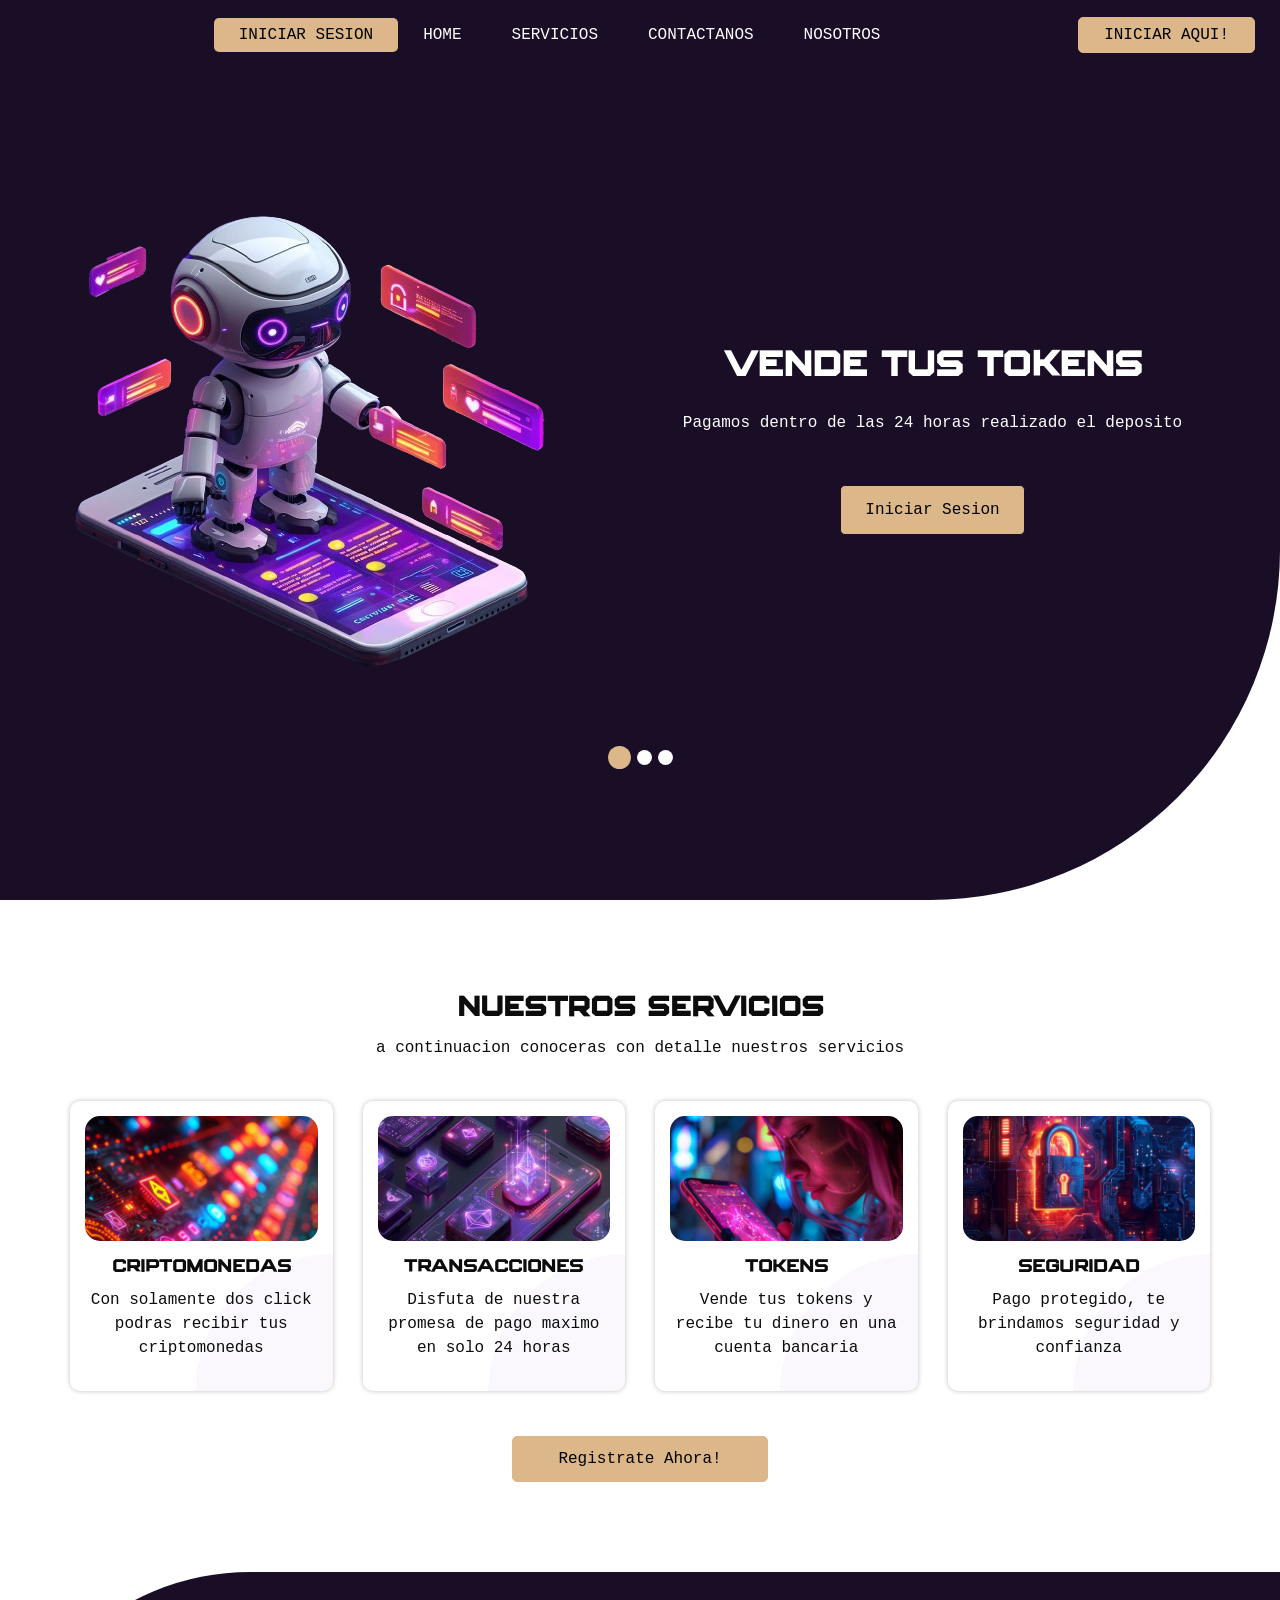
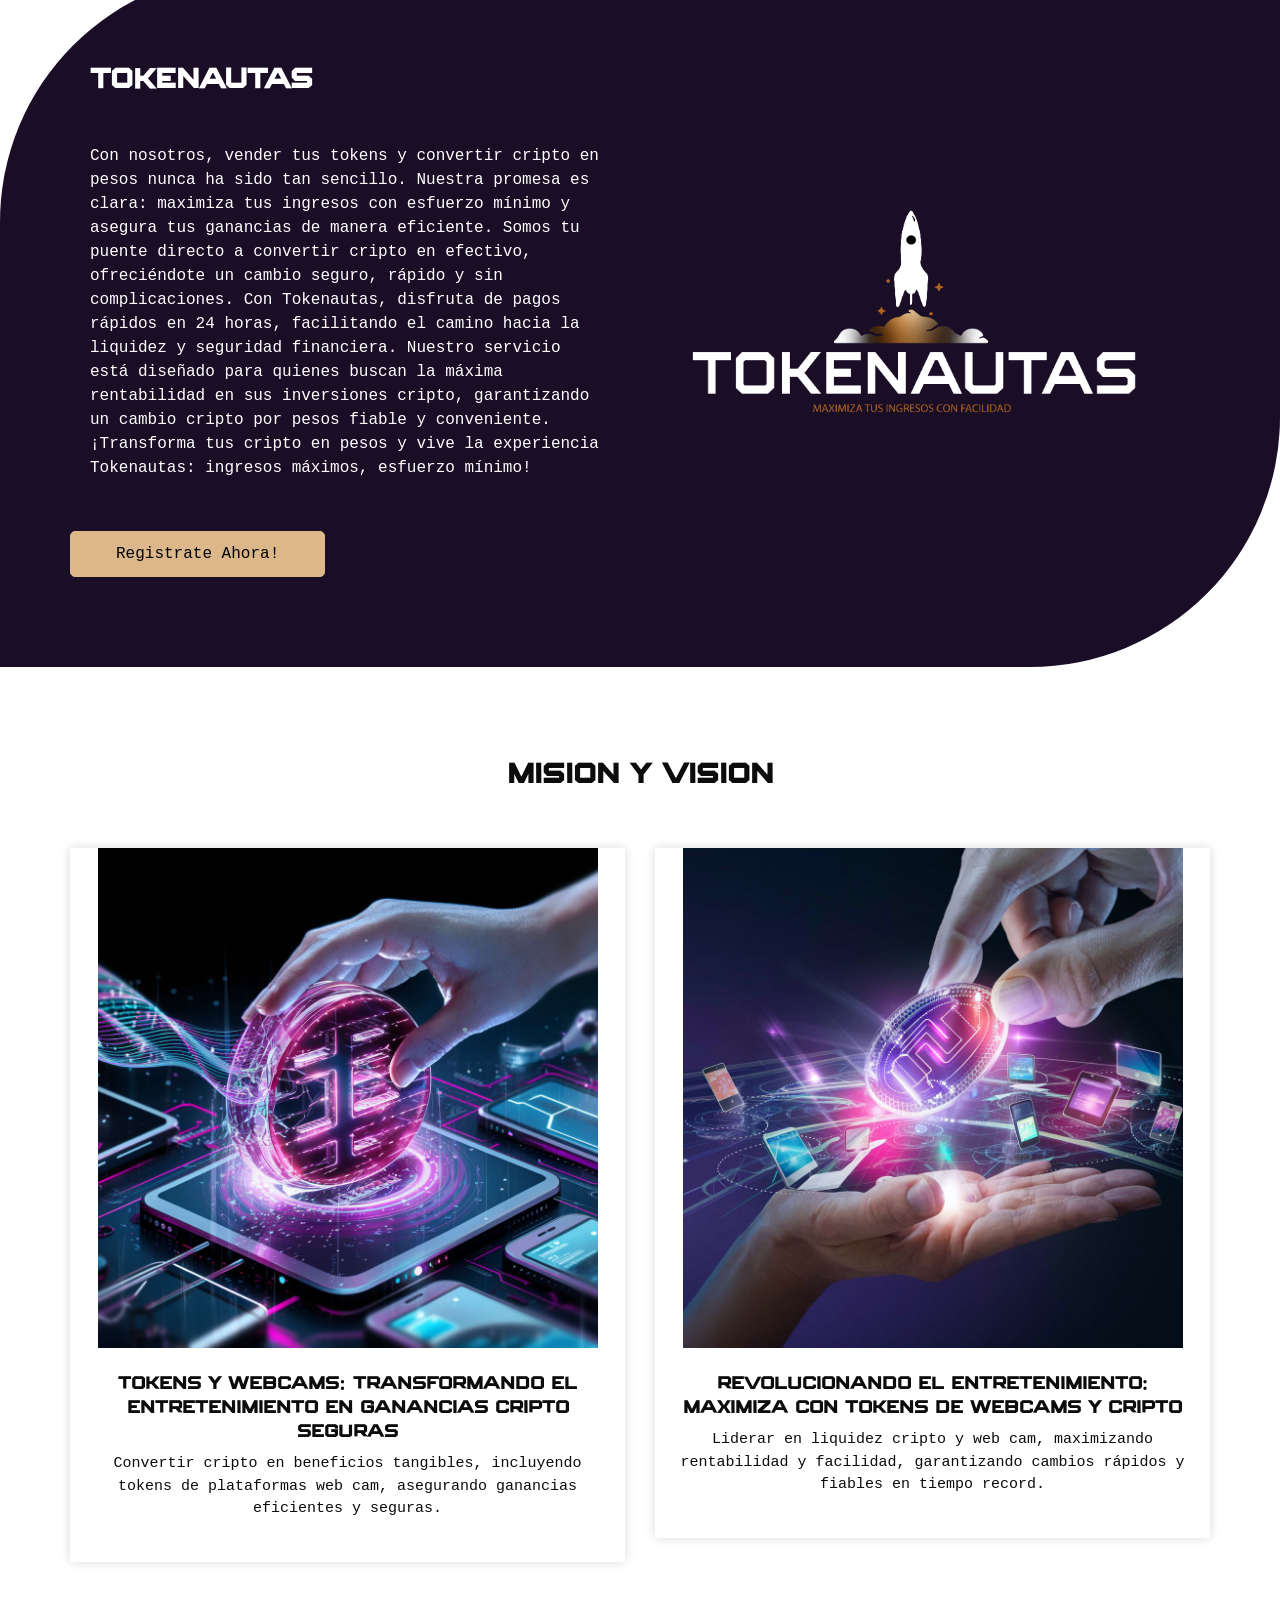
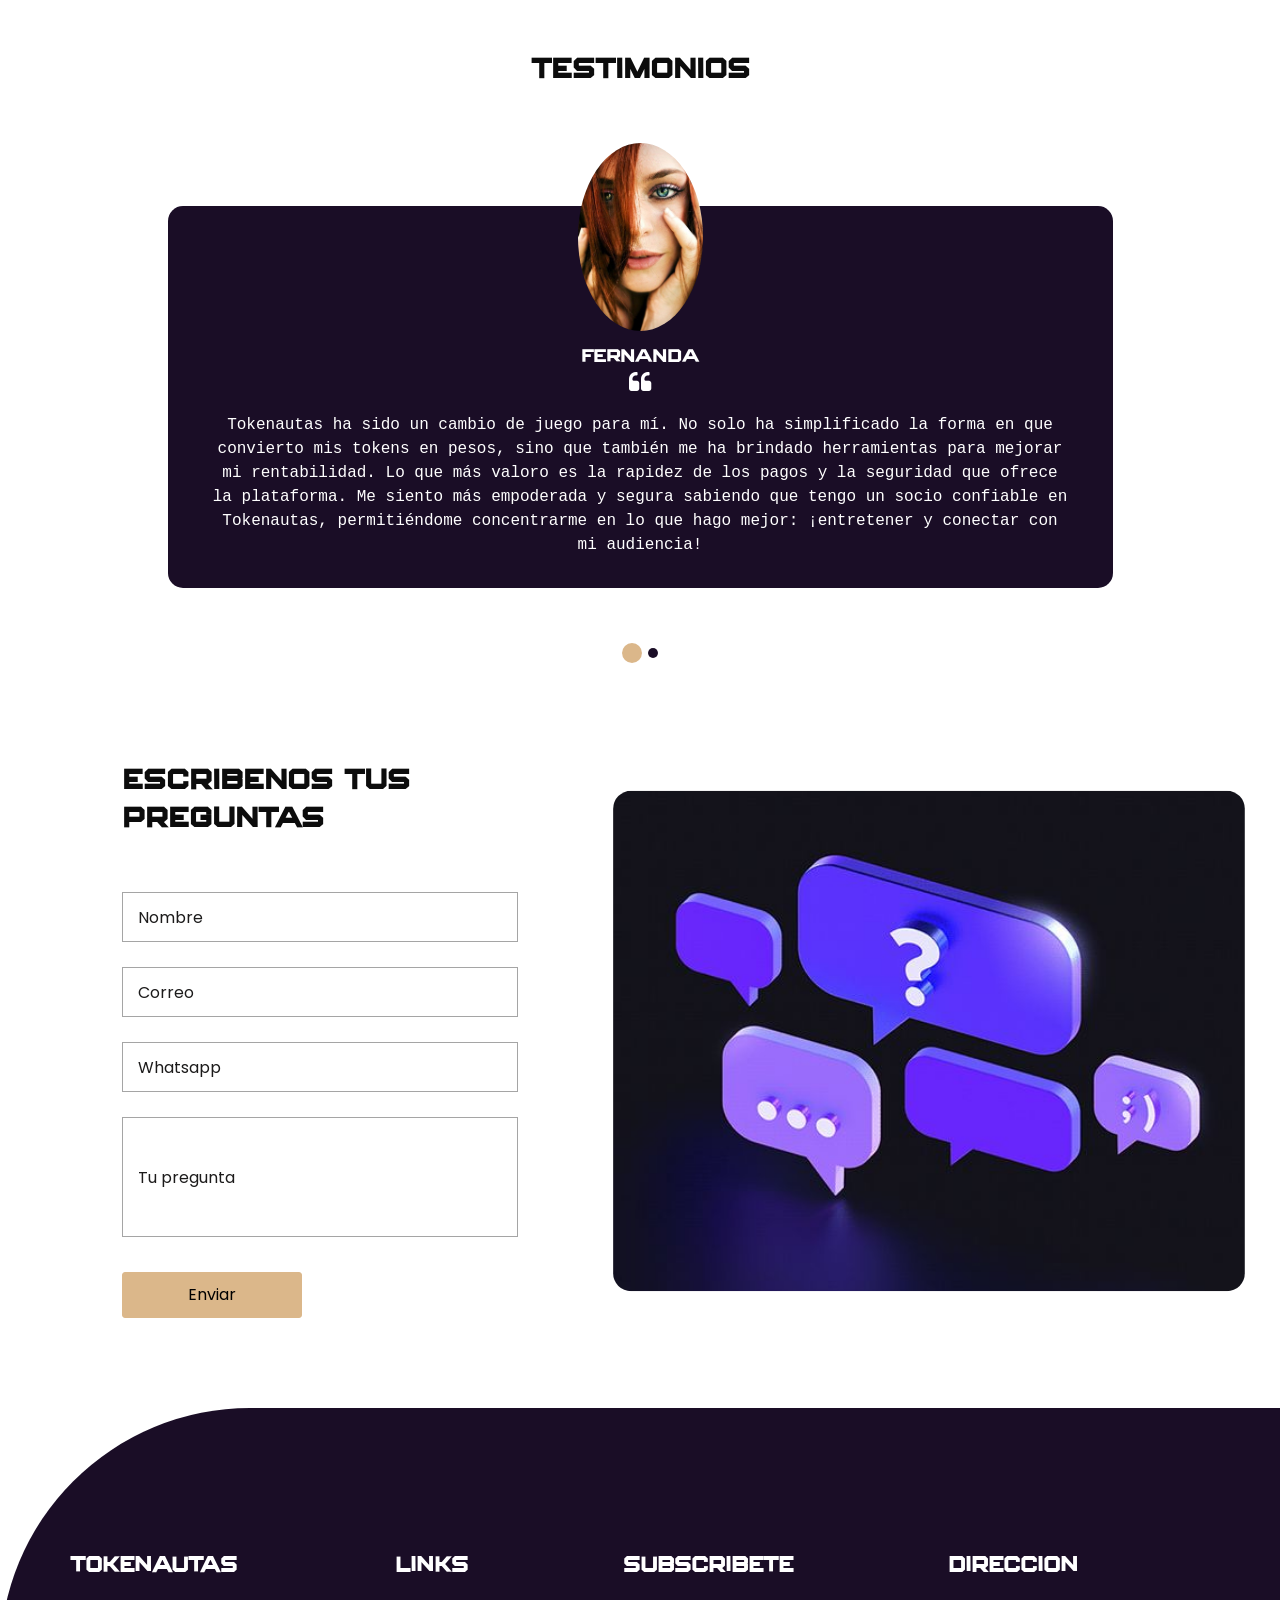
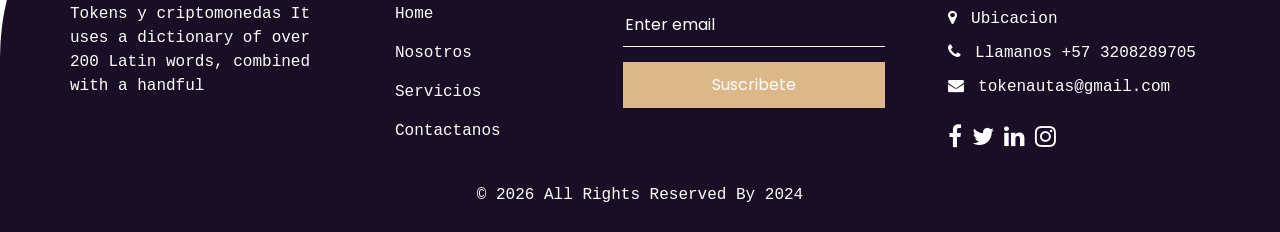
==== commit fe1a94cc: "se realiza backup - todo actualizado - sin errores - falta corregir superposicionamento elementos vs" ====
--- a/index.html
+++ b/index.html
@@ -13,6 +13,7 @@
   <meta name="author" content="" />
 
   <title>Tokenautas</title>
+  <link rel="icon" href="./cohete06.png" type="image/png">
 
 
   <!-- bootstrap core css -->
@@ -46,7 +47,7 @@
           <div class="collapse navbar-collapse" id="navbarSupportedContent">
             <ul class="navbar-nav  ">
               <li class="nav-item active">
-                <a class="nav-link" href="#inicio">Iniciar Sesion <span class="sr-only">(current)</span></a>
+                <a class="nav-link" href="./Vistas/login.php">Iniciar Sesion <span class="sr-only">(current)</span></a>
               </li>
               <li class="nav-item">
                 <a class="nav-link" href="#inicio">Home</a>
@@ -278,8 +279,8 @@
         </div>
       </div>
       <div class="btn-box" >
-        <a href="#mas" style="background-color: #DBB78A !important; color: black !important; border-color: #DBB78A;">
-          Descrubrir mas!
+        <a href="./Vistas/registro.php" style="background-color: #DBB78A !important; color: black !important; border-color: #DBB78A;">
+          Registrate Ahora!
         </a>
       </div>
     </div>
@@ -586,7 +587,7 @@
                 <a href="">
                   <i class="fa fa-phone" aria-hidden="true"></i>
                   <span>
-                    Llamanos +57 1234567890
+                    Llamanos +57 3208289705
                   </span>
                 </a>
                 <a href="">
